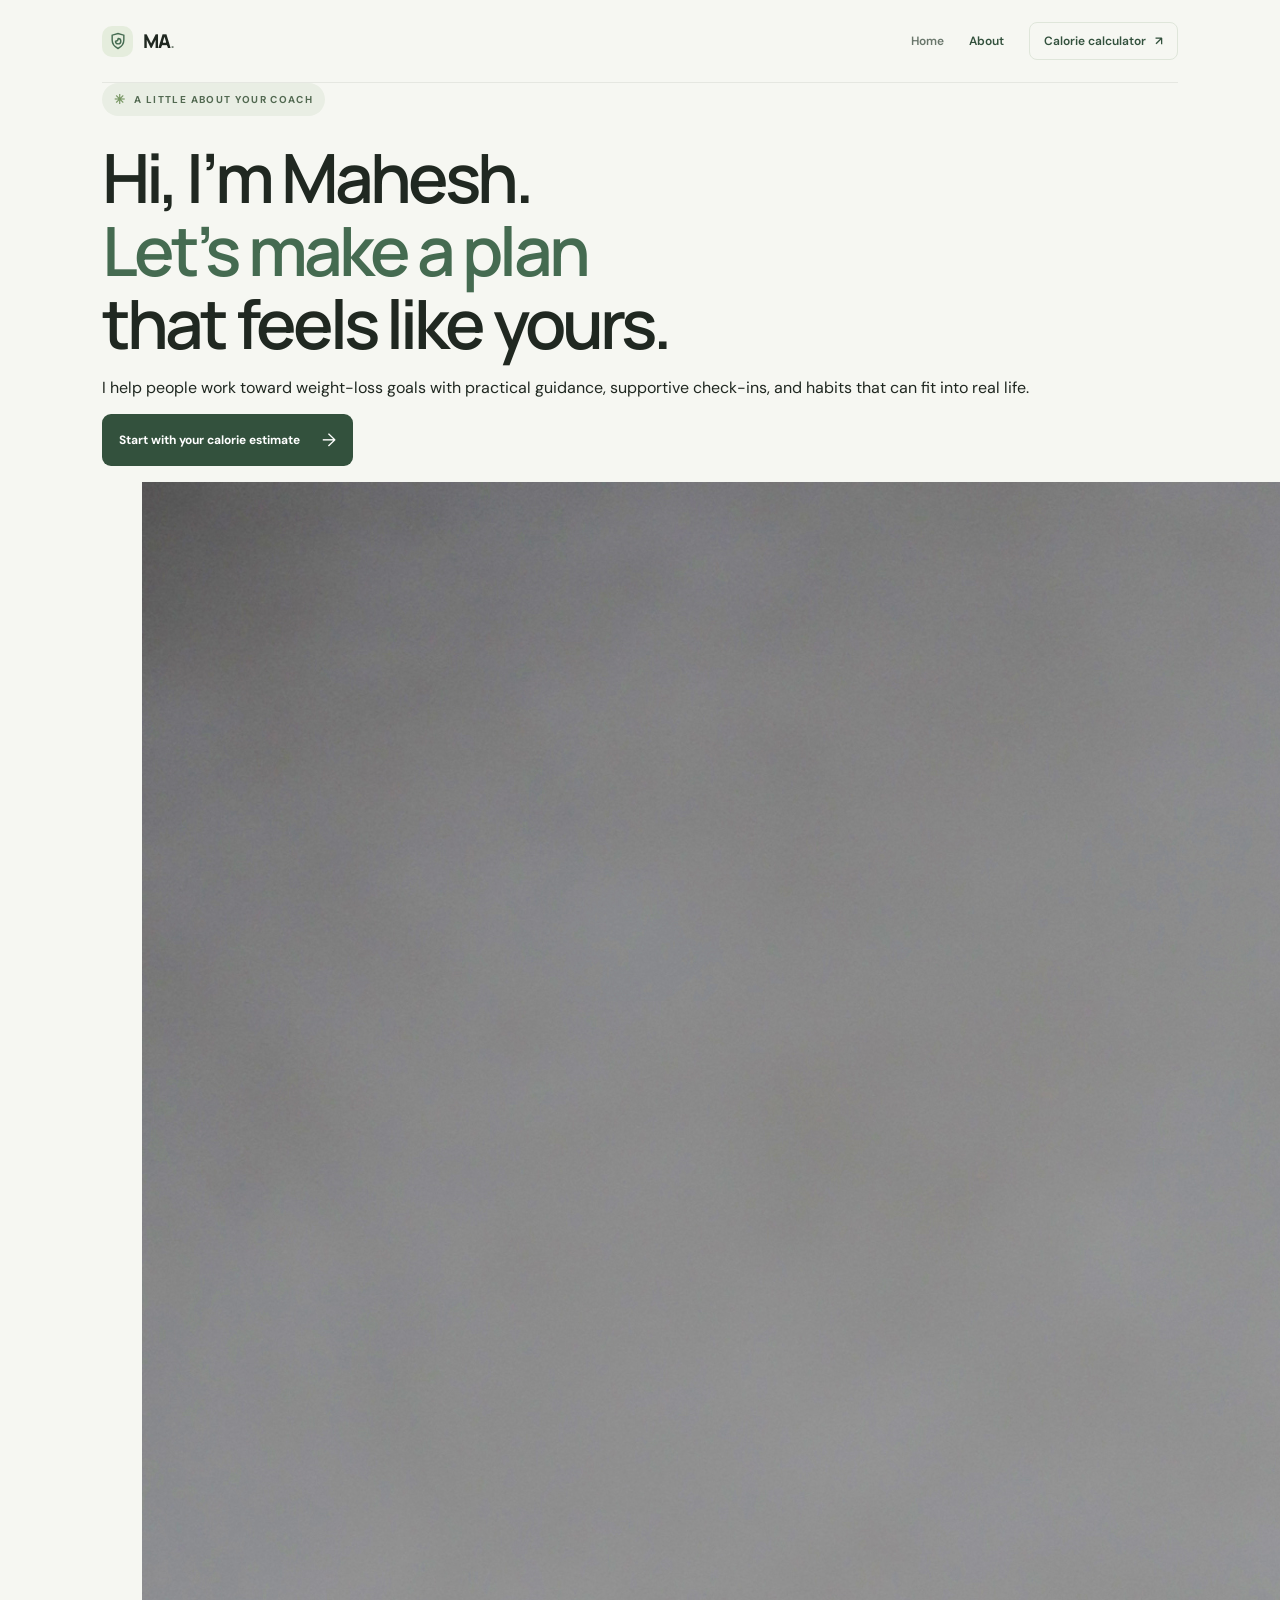
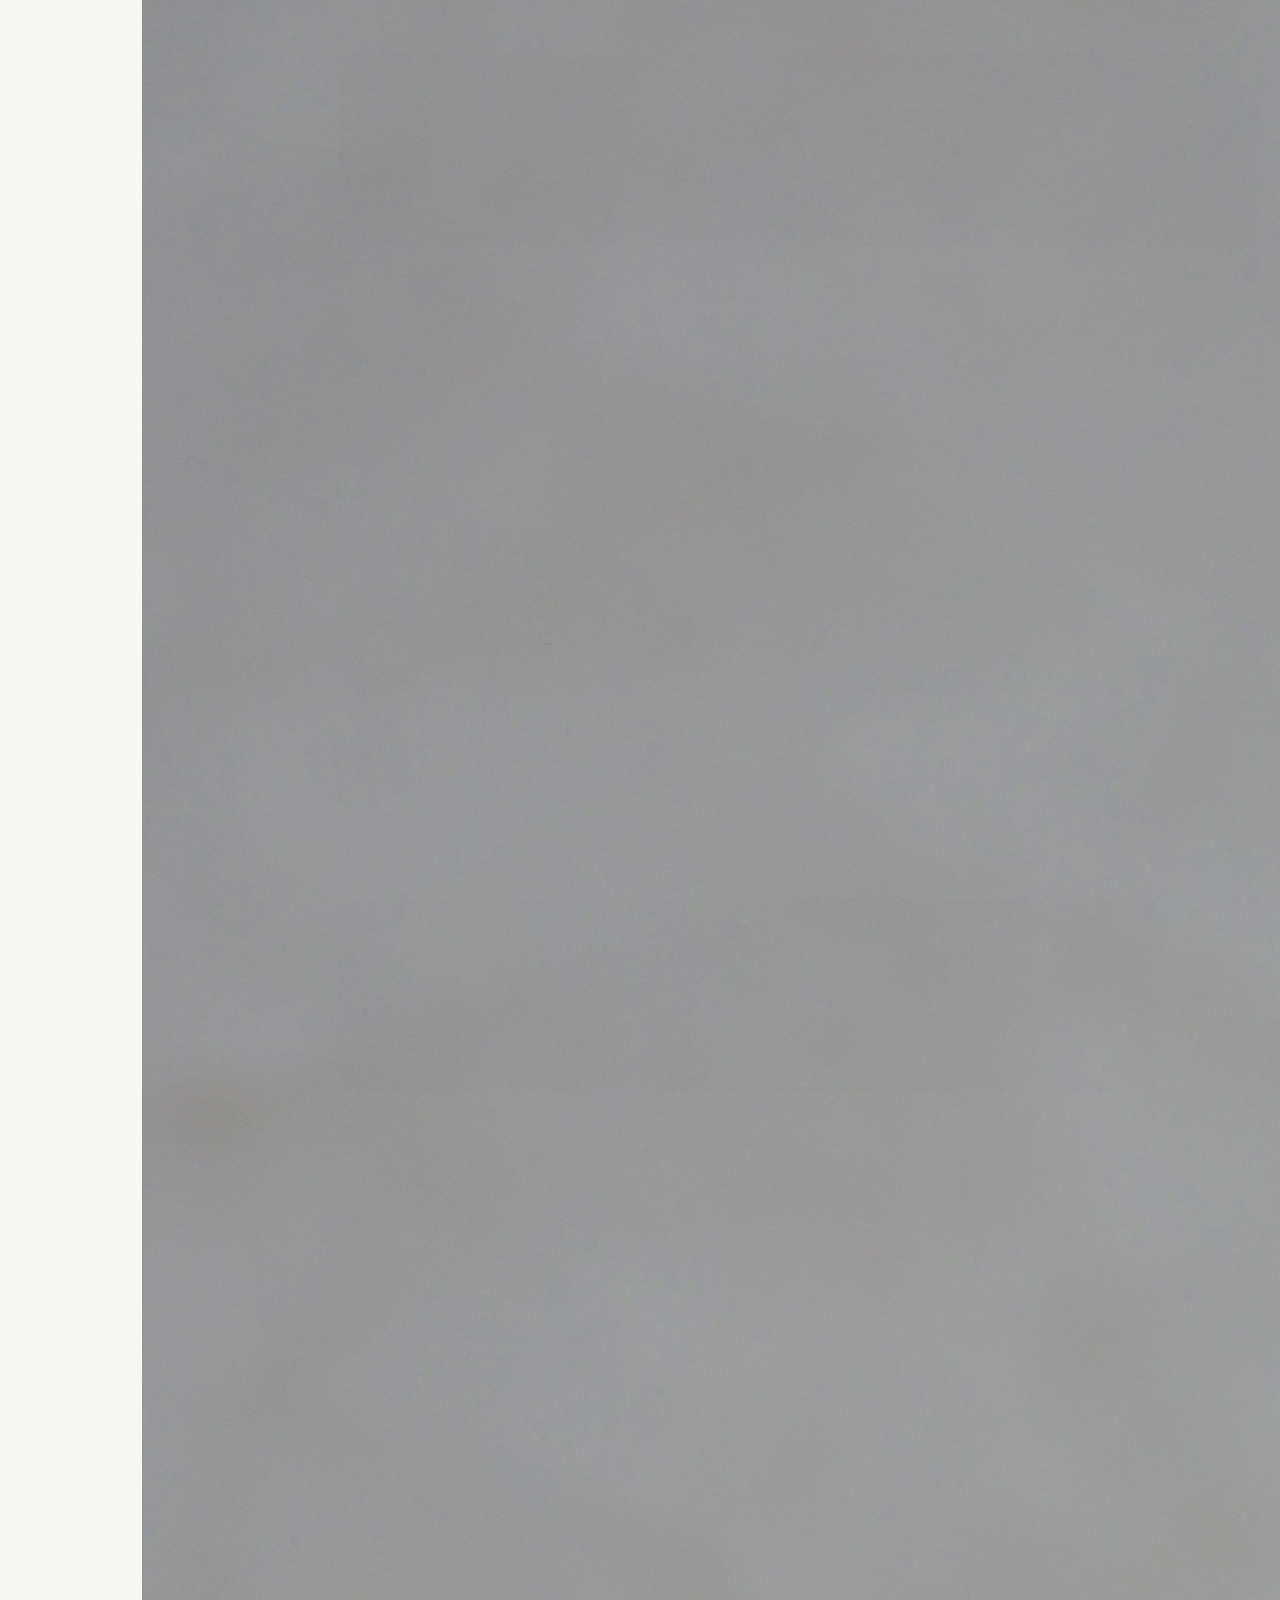
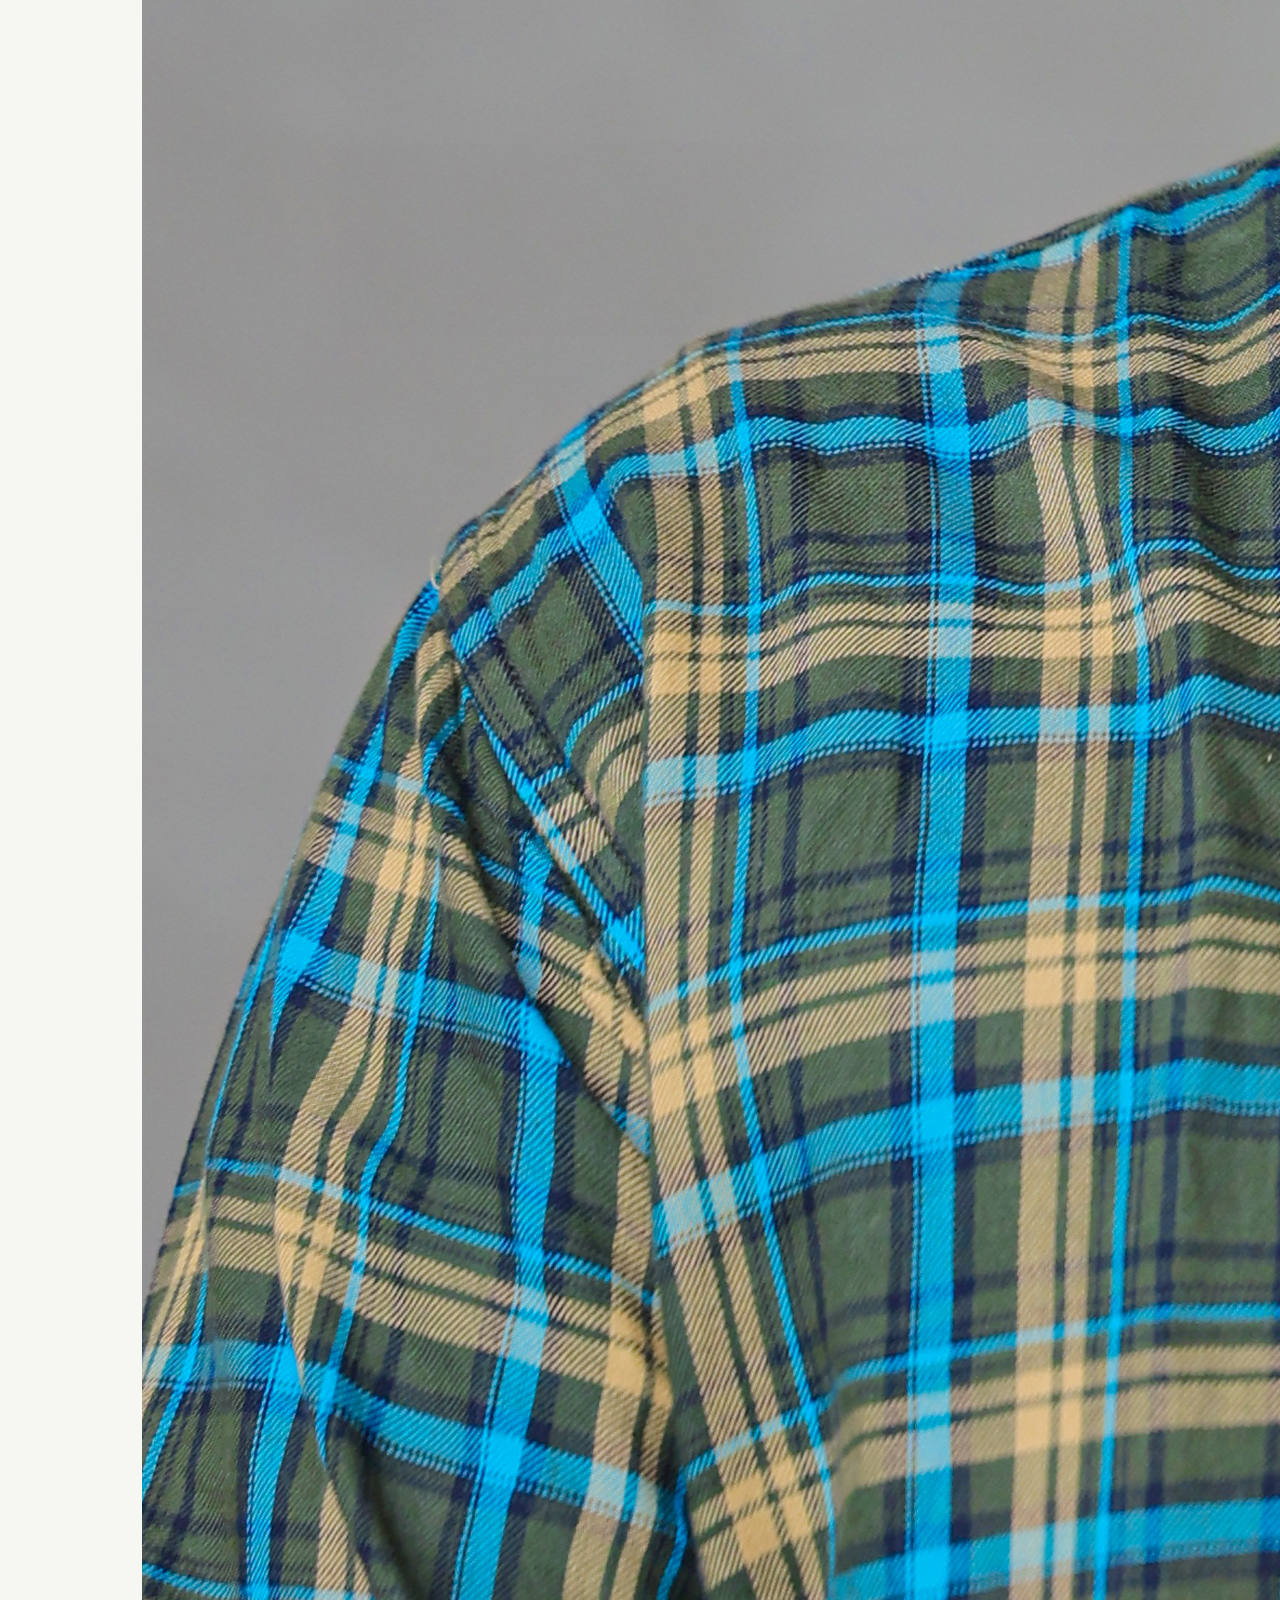
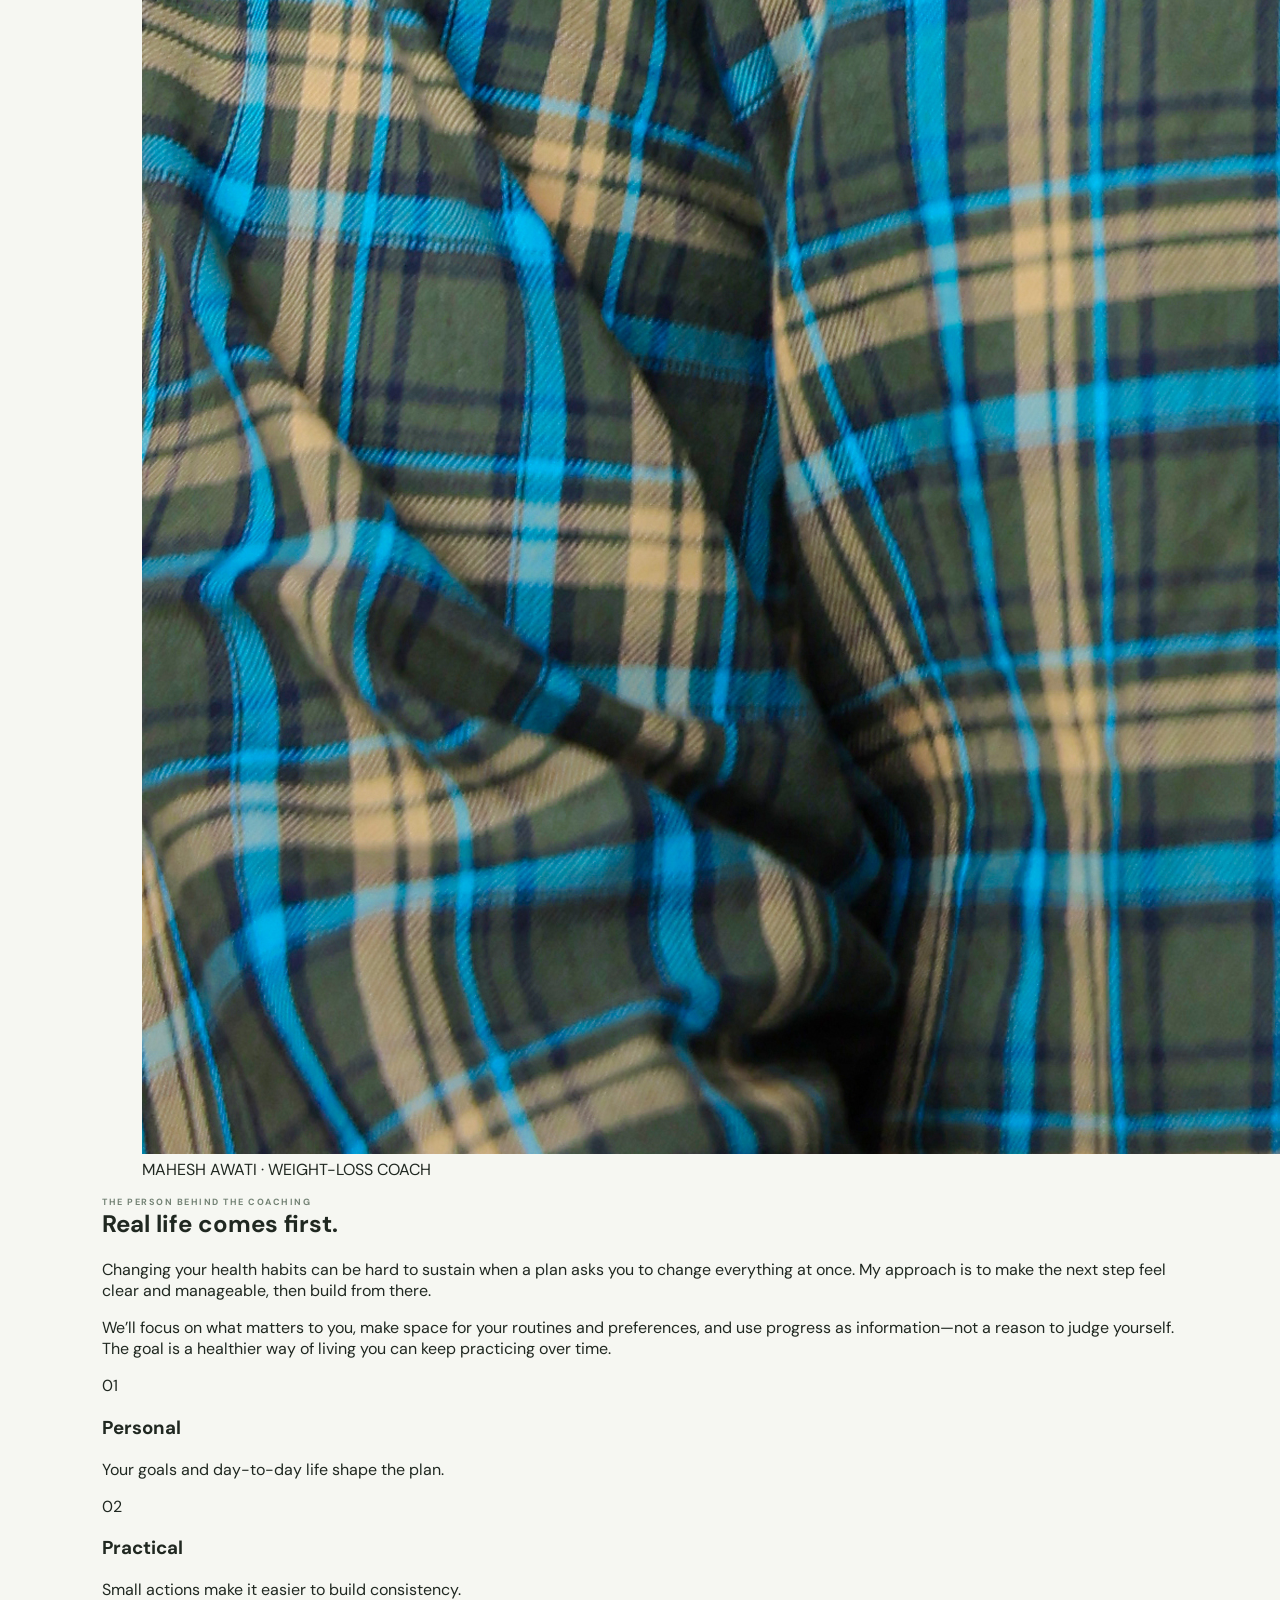
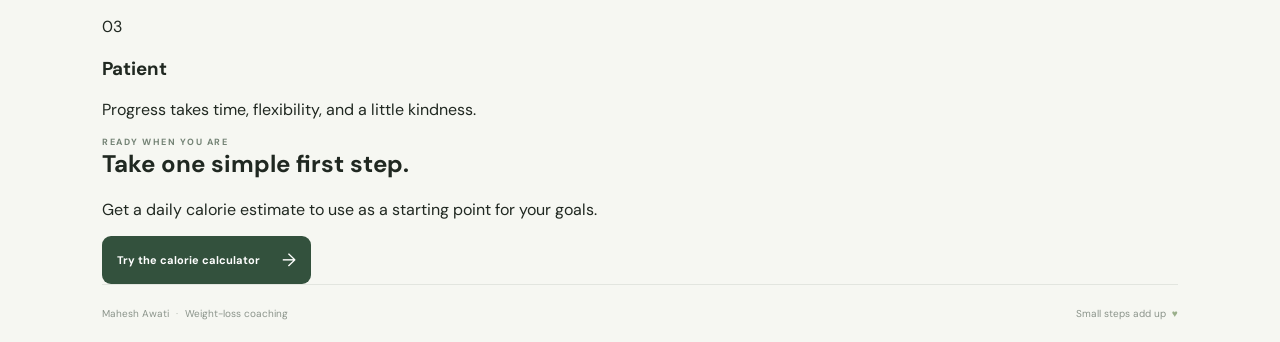
==== about.html @ 812797e9 "Version 02" ====
<!doctype html>
<html lang="en">
<head>
  <meta charset="utf-8">
  <meta name="viewport" content="width=device-width, initial-scale=1">
  <meta name="theme-color" content="#f6f7f2">
  <meta name="description" content="Meet Mahesh Awati and learn about his practical, personal approach to weight-loss coaching.">
  <title>About Mahesh Awati | Weight-loss coaching</title>
  <link rel="preconnect" href="https://fonts.googleapis.com">
  <link rel="preconnect" href="https://fonts.gstatic.com" crossorigin>
  <link href="https://fonts.googleapis.com/css2?family=DM+Sans:wght@400;500;600;700&family=Manrope:wght@400;500;600;700;800&display=swap" rel="stylesheet">
  <link rel="stylesheet" href="styles.css">
</head>
<body>
  <main class="page-shell about-shell">
    <header class="topbar">
      <a class="brand" href="index.html" aria-label="Mahesh Awati coaching home">
        <span class="brand-mark" aria-hidden="true"><svg viewBox="0 0 24 24" fill="none"><path d="M12 21c4.5-2.2 7-5.7 7-10.1V5l-7-2-7 2v5.9C5 15.3 7.5 18.8 12 21Z" stroke="currentColor" stroke-width="1.7"/><path d="M9 12.2c1.8 0 3.2-1.4 3.2-3.2 1.8 0 3.2 1.4 3.2 3.2s-1.4 3.2-3.2 3.2S9 14 9 12.2Z" stroke="currentColor" stroke-width="1.7" stroke-linecap="round" stroke-linejoin="round"/></svg></span>
        <span>MA<span class="brand-light">.</span></span>
      </a>
      <nav class="site-nav" aria-label="Main navigation">
        <a href="index.html">Home</a>
        <a href="about.html" aria-current="page">About</a>
        <a class="nav-cta" href="calculator.html">Calorie calculator <span aria-hidden="true">↗</span></a>
      </nav>
    </header>

    <section class="about-hero">
      <div class="about-hero-copy">
        <span class="eyebrow"><span class="sparkle" aria-hidden="true">✳</span> A LITTLE ABOUT YOUR COACH</span>
        <h1>Hi, I’m Mahesh.<br><span>Let’s make a plan</span><br>that feels like yours.</h1>
        <p>I help people work toward weight-loss goals with practical guidance, supportive check-ins, and habits that can fit into real life.</p>
        <a class="primary-link" href="calculator.html">Start with your calorie estimate <span aria-hidden="true">→</span></a>
      </div>
      <figure class="about-portrait">
        <img src="Mahesh%20Photo.jpeg" alt="Mahesh Awati">
        <figcaption>MAHESH AWATI <span>·</span> WEIGHT-LOSS COACH</figcaption>
      </figure>
    </section>

    <section class="about-story">
      <div class="story-heading"><span class="step-label">THE PERSON BEHIND THE COACHING</span><h2>Real life comes first.</h2></div>
      <div class="story-copy">
        <p>Changing your health habits can be hard to sustain when a plan asks you to change everything at once. My approach is to make the next step feel clear and manageable, then build from there.</p>
        <p>We’ll focus on what matters to you, make space for your routines and preferences, and use progress as information—not a reason to judge yourself. The goal is a healthier way of living you can keep practicing over time.</p>
      </div>
    </section>

    <section class="about-values">
      <article><span class="value-number">01</span><h3>Personal</h3><p>Your goals and day-to-day life shape the plan.</p></article>
      <article><span class="value-number">02</span><h3>Practical</h3><p>Small actions make it easier to build consistency.</p></article>
      <article><span class="value-number">03</span><h3>Patient</h3><p>Progress takes time, flexibility, and a little kindness.</p></article>
    </section>

    <section class="about-cta">
      <div><span class="step-label">READY WHEN YOU ARE</span><h2>Take one simple first step.</h2><p>Get a daily calorie estimate to use as a starting point for your goals.</p></div>
      <a class="closing-button" href="calculator.html">Try the calorie calculator <span aria-hidden="true">→</span></a>
    </section>

    <footer class="page-footer"><span>Mahesh Awati <span class="footer-dot">·</span> Weight-loss coaching</span><span>Small steps add up <span class="heart" aria-hidden="true">♥</span></span></footer>
  </main>
</body>
</html>
---- styles.css ----
:root{--ink:#202821;--muted:#778079;--green:#456b51;--deep:#33513d;--lime:#dcebc8;--paper:#f6f7f2;--line:#e8ebe3;--white:#fff;--peach:#f8e8dd;--shadow:0 20px 65px rgba(43,61,46,.09)}
*{box-sizing:border-box}
html{scroll-behavior:smooth}
body{margin:0;background:var(--paper);color:var(--ink);font-family:"DM Sans",sans-serif;-webkit-font-smoothing:antialiased}
button,input,select{font:inherit}
.page-shell{max-width:1160px;margin:0 auto;padding:0 42px}
.topbar{height:83px;display:flex;align-items:center;justify-content:space-between;border-bottom:1px solid rgba(54,73,57,.09)}
.brand{display:inline-flex;align-items:center;gap:10px;color:var(--ink);text-decoration:none;font-family:Manrope,sans-serif;font-size:19px;font-weight:800;letter-spacing:-.8px}
.brand-light{font-weight:500;color:#728072}
.brand-mark{width:31px;height:31px;background:#e5eddd;color:var(--green);border-radius:10px;display:grid;place-items:center}
.brand-mark svg{width:20px;height:20px}
.topbar-note{display:flex;align-items:center;gap:9px;color:#707a71;font-size:12px;font-weight:500}
.online-dot{width:7px;height:7px;border-radius:50%;background:#88ac76;box-shadow:0 0 0 4px #e8efe2}
.hero{display:grid;grid-template-columns:1fr 490px;gap:70px;align-items:center;padding:73px 0 67px}
.hero-copy{padding:0 0 24px 10px}
.eyebrow,.step-label{font-size:10px;letter-spacing:1.35px;font-weight:700;color:#748375}
.eyebrow{display:inline-flex;align-items:center;gap:8px;padding:8px 12px;border-radius:20px;background:#e9eee4;color:#526951}
.sparkle{font-size:13px;color:#789764}
h1,h2,p{margin-top:0}
h1{margin:25px 0 18px;font-family:Manrope,sans-serif;font-weight:600;font-size:clamp(48px,6vw,68px);line-height:1.07;letter-spacing:-3.9px}
h1 span{color:var(--green)}
.hero-copy>p{max-width:420px;margin-bottom:25px;color:#6e786f;font-size:15px;line-height:1.8}
.trust-note{display:flex;align-items:center;gap:9px;color:#546957;font-size:12px;font-weight:600}
.trust-icon{display:grid;place-items:center;width:19px;height:19px;border-radius:50%;background:#e3ebdc;color:#52734f;font-size:12px}
.calculator-card{background:var(--white);border:1px solid rgba(33,51,36,.055);border-radius:19px;padding:31px 34px 22px;box-shadow:var(--shadow)}
.card-heading{display:flex;justify-content:space-between;align-items:center;margin-bottom:26px}
.step-label{display:block;font-size:9px;letter-spacing:1.5px}
.card-heading h2,.results-heading h2{margin:7px 0 0;font-family:Manrope,sans-serif;font-size:25px;letter-spacing:-.9px;font-weight:700}
.profile-icon{width:39px;height:39px;display:grid;place-items:center;border-radius:12px;background:#f1f4ee;color:var(--green)}
.profile-icon svg{width:23px;height:23px}
.field-grid{display:grid;grid-template-columns:1fr 1fr;gap:17px 15px}
.field{min-width:0}
.field label{display:block;margin-bottom:8px;font-size:11px;font-weight:700;color:#3e4a40}
.unit{margin-left:4px;color:#98a098;font-size:10px;font-weight:400}
.input-wrap,.select-wrap{position:relative}
.input-wrap input,.select-wrap select{width:100%;height:45px;appearance:none;border:1px solid #e6e9e2;border-radius:8px;background:#fcfdfa;color:var(--ink);outline:0;transition:border-color .2s,box-shadow .2s}
.input-wrap input{padding:0 43px 0 12px;font-size:13px;font-weight:600}
.input-wrap input::placeholder{color:#aeb5ad;font-weight:400}
.input-suffix{position:absolute;right:12px;top:50%;transform:translateY(-50%);color:#8c968c;font-size:11px;pointer-events:none}
.select-wrap select{padding:0 37px 0 12px;color:#68736a;font-size:12px;cursor:pointer}
.select-wrap select:valid{color:#354237}
.select-chevron{position:absolute;right:13px;top:50%;transform:translateY(-58%);color:#829083;font-size:18px;pointer-events:none}
.input-wrap input:focus,.select-wrap select:focus{border-color:#87a18a;box-shadow:0 0 0 3px rgba(114,149,118,.13)}
.field-error{display:block;min-height:13px;padding-top:4px;color:#b34c3b;font-size:10px}
.activity-field{margin-top:8px}
.activity-field .select-wrap select{height:47px}
.calculate-button{width:100%;height:49px;margin-top:14px;padding:0 17px;border:0;border-radius:9px;background:var(--deep);color:white;display:flex;align-items:center;justify-content:space-between;font-size:13px;font-weight:700;cursor:pointer;transition:background .2s,transform .2s,box-shadow .2s}
.calculate-button:hover{background:#284633;box-shadow:0 7px 16px rgba(51,81,61,.16);transform:translateY(-1px)}
.calculate-button:focus-visible,.text-button:focus-visible{outline:3px solid #a4c19d;outline-offset:3px}
.button-arrow{font-size:20px;font-weight:400;line-height:1}
.form-footnote{display:flex;align-items:center;justify-content:center;gap:6px;margin:14px 0 0;color:#939b93;font-size:10px}
.form-footnote svg{width:14px;height:14px;color:#819583}
.results{padding:2px 0 55px;scroll-margin-top:24px}
.results-heading{display:flex;justify-content:space-between;align-items:flex-end;margin-bottom:22px}
.results-heading h2{font-size:29px;margin-top:8px}
.results-heading p{margin:6px 0 0;color:#7b857b;font-size:13px}
.text-button{border:0;background:none;color:var(--green);font-size:12px;font-weight:700;cursor:pointer;padding:8px 0}
.text-button span{font-size:15px;margin-left:4px}
.result-grid{display:grid;grid-template-columns:repeat(3,1fr);gap:15px}
.result-card{min-height:204px;border:1px solid var(--line);border-radius:14px;padding:19px 20px 17px;background:#fff}
.maintenance-card{background:#fff}
.loss-card{background:#f2f6ed;border-color:#e5edde}
.gain-card{background:#fcf5ef;border-color:#f1e7dc}
.result-icon{display:grid;place-items:center;width:30px;height:30px;margin-bottom:13px;border-radius:9px;background:#eef2eb;color:#5b785e;font-size:18px;font-weight:600}
.loss-card .result-icon{background:#e4edda;color:#5d7a50}
.gain-card .result-icon{background:#f7e9dc;color:#ad754c}
.result-label{color:#718074;font-size:9px;font-weight:700;letter-spacing:1.1px}
.calorie-number{display:flex;align-items:baseline;gap:7px;margin:7px 0 2px;white-space:nowrap}
.calorie-number strong{font-family:Manrope,sans-serif;font-size:32px;letter-spacing:-1.4px;font-weight:700;color:#26372a}
.calorie-number span{color:#899189;font-size:10px}
.result-card>p{margin:0 0 13px;color:#808980;font-size:11px}
.result-tag{display:inline-flex;padding:6px 8px;border-radius:20px;font-size:9px;font-weight:600}
.neutral-tag{background:#f0f2ee;color:#737d73}
.green-tag{background:#e4eddb;color:#5c7651}
.peach-tag{background:#f5e9dd;color:#9c704f}
.results-note{max-width:790px;margin:16px 0 0;color:#8a938a;font-size:10px;line-height:1.7}
.results-note span{margin-right:5px;color:#819582}
.page-footer{min-height:58px;border-top:1px solid rgba(54,73,57,.1);display:flex;justify-content:space-between;align-items:center;color:#8b948b;font-size:10px}
.heart{color:#9aaf8b;margin-left:3px}
[hidden]{display:none!important}
@media(max-width:900px){.hero{grid-template-columns:1fr 440px;gap:28px}.page-shell{padding:0 28px}.calculator-card{padding:28px 26px 21px}h1{font-size:55px}}
@media(max-width:720px){.page-shell{padding:0 21px}.topbar{height:70px}.topbar-note{font-size:0}.topbar-note .online-dot{font-size:initial}.hero{grid-template-columns:1fr;gap:26px;padding:49px 0 45px}.hero-copy{padding:0}.hero-copy>p{max-width:460px}h1{font-size:55px;margin:20px 0 15px}.calculator-card{max-width:540px;width:100%;justify-self:center}.results{padding-bottom:38px}.result-grid{grid-template-columns:1fr;gap:10px}.result-card{min-height:auto;display:grid;grid-template-columns:36px 1fr auto;align-items:center;column-gap:10px;padding:15px 16px}.result-icon{grid-column:1;grid-row:1/4;margin:0}.result-label{grid-column:2;grid-row:1;align-self:end}.calorie-number{grid-column:2;grid-row:2;margin:1px 0;gap:6px}.calorie-number strong{font-size:27px}.result-card>p{grid-column:2;grid-row:3;margin:0}.result-tag{grid-column:3;grid-row:1/4;justify-self:end;align-self:center}.results-heading h2{font-size:25px}.results-note{font-size:10px}.page-footer{gap:10px;font-size:9px}}
@media(max-width:390px){.page-shell{padding:0 15px}.calculator-card{padding:25px 19px 19px}.field-grid{gap:12px 10px}.field label{font-size:10px}.input-wrap input,.select-wrap select{font-size:11px;padding-left:9px}.result-card{grid-template-columns:31px 1fr auto;column-gap:8px;padding:13px 11px}.calorie-number strong{font-size:24px}.calorie-number span{font-size:9px}.result-tag{font-size:8px}.result-card>p{font-size:10px}}
/* Shared site navigation */
.site-nav{display:flex;align-items:center;gap:25px}
.site-nav a{color:#69766b;text-decoration:none;font-size:12px;font-weight:600;transition:color .2s}
.site-nav a:hover,.site-nav a[aria-current="page"]{color:var(--deep)}
.site-nav .nav-cta{display:flex;align-items:center;gap:9px;padding:10px 14px;border:1px solid #dfe6da;border-radius:8px;color:var(--deep)}
.site-nav .nav-cta:hover{background:#edf2e9}
/* Coaching homepage */
.home-hero{min-height:510px;display:grid;grid-template-columns:1fr 440px;gap:55px;align-items:center;padding:56px 8px 66px}
.home-copy{max-width:590px}
.home-copy h1{font-size:clamp(49px,6vw,67px);margin:25px 0 17px}
.home-lede{max-width:495px;margin-bottom:24px;color:#6e786f;font-size:15px;line-height:1.8}
.hero-actions{display:flex;align-items:center;gap:20px;flex-wrap:wrap}
.primary-link,.closing-button{display:inline-flex;align-items:center;justify-content:space-between;gap:22px;padding:14px 17px;border-radius:9px;background:var(--deep);color:white;text-decoration:none;font-size:12px;font-weight:700;transition:background .2s,transform .2s}
.primary-link:hover,.closing-button:hover{background:#284633;transform:translateY(-1px)}
.primary-link span,.closing-button span{font-size:18px;font-weight:400}
.secondary-link,.text-link{color:var(--green);text-decoration:none;font-size:12px;font-weight:700}
.secondary-link:hover,.text-link:hover{text-decoration:underline;text-underline-offset:4px}
.home-proof{display:flex;align-items:center;gap:9px;margin-top:26px;color:#778177;font-size:11px}
.proof-mark{display:grid;place-items:center;width:18px;height:18px;border-radius:50%;background:#e3ebdc;color:#52734f;font-size:11px}
.coach-art{height:376px;position:relative;overflow:hidden;border-radius:48% 48% 18px 18px;background:linear-gradient(145deg,#e8eddf,#dce7d6 64%,#d1dfca)}
.art-sun{position:absolute;width:175px;height:175px;left:50%;top:49px;transform:translateX(-50%);border-radius:50%;background:#f3ddaa;opacity:.9}
.art-orbit{position:absolute;border:1px solid rgba(73,108,76,.17);border-radius:50%;left:50%;top:36px;transform:translateX(-50%)}
.orbit-one{width:270px;height:270px}.orbit-two{width:335px;height:335px;top:5px}
.art-person{position:absolute;bottom:48px;left:50%;width:150px;height:250px;transform:translateX(-45%)}
.person-head{position:absolute;z-index:2;width:57px;height:68px;left:46px;top:8px;border-radius:45% 48% 46% 42%;background:#bb805c;transform:rotate(-5deg)}
.person-head:before{content:"";position:absolute;width:61px;height:32px;top:-5px;left:-3px;border-radius:50% 50% 25% 25%;background:#304536;transform:rotate(-4deg)}
.person-body{position:absolute;top:72px;left:25px;width:101px;height:130px;border-radius:37px 35px 12px 12px;background:#57755c;transform:rotate(-3deg)}
.person-body:after{content:"";position:absolute;left:44px;top:0;width:7px;height:115px;background:rgba(255,255,255,.1);border-radius:5px}
.person-arm{position:absolute;z-index:2;top:83px;left:1px;width:34px;height:108px;border-radius:20px;background:#bb805c;transform:rotate(23deg);transform-origin:top center}
.person-leg{position:absolute;top:184px;width:35px;height:84px;border-radius:7px 7px 18px 18px;background:#34483a;transform-origin:top center}
.left-leg{left:42px;transform:rotate(5deg)}.right-leg{left:79px;transform:rotate(-5deg)}
.art-card{position:absolute;z-index:3;display:flex;align-items:center;gap:9px;border:1px solid rgba(255,255,255,.7);background:rgba(255,255,255,.8);box-shadow:0 12px 28px rgba(47,69,48,.1);backdrop-filter:blur(8px)}
.art-note{left:18px;top:111px;padding:11px 14px;border-radius:11px;color:#526451;font-size:10px;line-height:1.45;font-weight:600}
.mini-spark{color:#81a16f;font-size:17px}
.art-caption{position:absolute;z-index:3;right:19px;bottom:18px;display:flex;align-items:center;gap:7px;padding:9px 11px;border-radius:18px;background:rgba(255,255,255,.72);color:#69806a;font-size:8px;letter-spacing:1px;font-weight:700}
.caption-dot{width:6px;height:6px;border-radius:50%;background:#88a779}
.art-leaf{position:absolute;z-index:1;width:48px;height:22px;border-radius:100% 0 100% 0;background:rgba(113,148,103,.54);transform:rotate(-34deg)}
.leaf-one{right:27px;top:139px}.leaf-two{right:58px;top:169px;transform:rotate(24deg) scale(.8)}.leaf-three{left:29px;bottom:70px;transform:rotate(28deg) scale(.9)}
.approach-section{padding:48px 0 67px;border-top:1px solid rgba(54,73,57,.1)}
.section-intro{max-width:575px;margin-bottom:26px}
.section-intro h2,.coach-copy h2,.closing-cta h2{margin:9px 0 10px;font-family:Manrope,sans-serif;font-size:30px;line-height:1.2;letter-spacing:-1.15px}
.section-intro>p,.coach-copy>p,.closing-cta p{margin:0;color:#798379;font-size:13px;line-height:1.8}
.approach-grid{display:grid;grid-template-columns:repeat(3,1fr);gap:14px}
.approach-card{min-height:190px;padding:20px 19px;border:1px solid #e5e9e1;border-radius:12px;background:rgba(255,255,255,.62)}
.approach-icon{display:grid;place-items:center;width:32px;height:32px;margin-bottom:14px;border-radius:10px;font-size:16px;font-weight:600}
.icon-one{background:#e8eee3;color:#587752}.icon-two{background:#f1eadb;color:#a4874f}.icon-three{background:#e7ece8;color:#657b70}
.card-kicker{display:block;margin-bottom:6px;color:#8b958a;font-size:8px;letter-spacing:1.15px;font-weight:700}
.approach-card h3{margin:0 0 7px;font-family:Manrope,sans-serif;font-size:15px;letter-spacing:-.3px}
.approach-card p{margin:0;color:#7b857c;font-size:11px;line-height:1.7}
.coach-section{display:grid;grid-template-columns:230px 1fr;gap:43px;align-items:center;padding:45px 0 55px;border-top:1px solid rgba(54,73,57,.1)}
.coach-monogram{position:relative;height:176px;display:grid;place-items:center;overflow:hidden;border-radius:13px;background:linear-gradient(145deg,#e4ebde,#d3e1ce)}
.coach-monogram:before,.coach-monogram:after{content:"";position:absolute;width:160px;height:160px;border:1px solid rgba(78,112,79,.17);border-radius:50%}
.coach-monogram:after{width:120px;height:120px}
.coach-monogram>span{z-index:1;color:#547259;font-family:Manrope,sans-serif;font-size:49px;font-weight:700;letter-spacing:-4px}
.coach-monogram i{position:absolute;z-index:2;right:40px;top:41px;display:grid;place-items:center;width:28px;height:28px;border:3px solid #e0e9db;border-radius:50%;background:#809b70;color:white;font-size:13px;font-style:normal}
.coach-copy{max-width:600px}.coach-copy h2{font-size:27px}.coach-copy>p{margin:0 0 13px}.text-link span{margin-left:4px;font-size:16px}
.closing-cta{display:flex;justify-content:space-between;align-items:center;gap:25px;margin:0 0 22px;padding:24px 27px;border:1px solid #e2e9dc;border-radius:13px;background:#edf2e9}
.closing-cta h2{font-size:21px;margin:7px 0 5px}.closing-cta p{font-size:11px}
.closing-button{flex:none;padding:12px 15px;font-size:11px}
.footer-dot{padding:0 4px;color:#b1b9af}
@media(max-width:900px){.home-hero{grid-template-columns:1fr 365px;gap:28px;padding-left:0;padding-right:0}.coach-art{height:340px}.home-copy h1{font-size:54px}.coach-section{grid-template-columns:190px 1fr;gap:30px}}
@media(max-width:720px){.site-nav{gap:13px}.site-nav a{font-size:11px}.site-nav .nav-cta{gap:5px;padding:9px 10px}.home-hero{grid-template-columns:1fr;gap:34px;padding:47px 0 48px}.home-copy h1{font-size:55px}.coach-art{width:min(100%,440px);height:330px;justify-self:center}.approach-section{padding:37px 0 43px}.approach-grid{grid-template-columns:1fr;gap:10px}.approach-card{min-height:auto;display:grid;grid-template-columns:38px 1fr;column-gap:10px;padding:15px}.approach-icon{grid-column:1;grid-row:1/4;margin:0}.card-kicker{grid-column:2;grid-row:1}.approach-card h3{grid-column:2;grid-row:2}.approach-card p{grid-column:2;grid-row:3}.coach-section{grid-template-columns:1fr;gap:22px;padding:37px 0 42px}.coach-monogram{width:100%;height:145px}.coach-monogram>span{font-size:43px}.closing-cta{align-items:flex-start;flex-direction:column;padding:20px}.closing-cta h2{font-size:20px}.page-footer{min-height:56px}}
@media(max-width:390px){.site-nav{gap:8px}.site-nav .nav-cta{font-size:10px;padding:8px}.home-copy h1{font-size:49px}.hero-actions{gap:13px}.primary-link{gap:12px}.secondary-link{font-size:11px}.coach-art{height:300px}.art-person{transform:translateX(-45%) scale(.9);transform-origin:bottom center}}
/* Coach portrait in the homepage hero */
.coach-photo{position:relative;width:min(100%,380px);height:460px;justify-self:center;margin:0;overflow:hidden;border:6px solid rgba(255,255,255,.72);border-radius:190px 190px 18px 18px;background:#dfe5dc;box-shadow:0 20px 55px rgba(43,61,46,.12)}
.coach-photo img{display:block;width:100%;height:100%;object-fit:cover;object-position:center 36%}
.coach-photo figcaption{position:absolute;right:14px;bottom:14px;left:14px;display:flex;align-items:center;justify-content:center;gap:7px;padding:12px 10px;border:1px solid rgba(255,255,255,.7);border-radius:10px;background:rgba(255,255,255,.84);backdrop-filter:blur(8px);color:#526451;font-size:9px;letter-spacing:.8px;font-weight:700}
.photo-caption-divider{color:#9ca69c}
@media(max-width:900px){.coach-photo{height:420px;width:min(100%,350px)}}
@media(max-width:720px){.coach-photo{width:min(100%,400px);height:min(125vw,480px)}}
@media(max-width:390px){.coach-photo{height:min(125vw,440px)}}
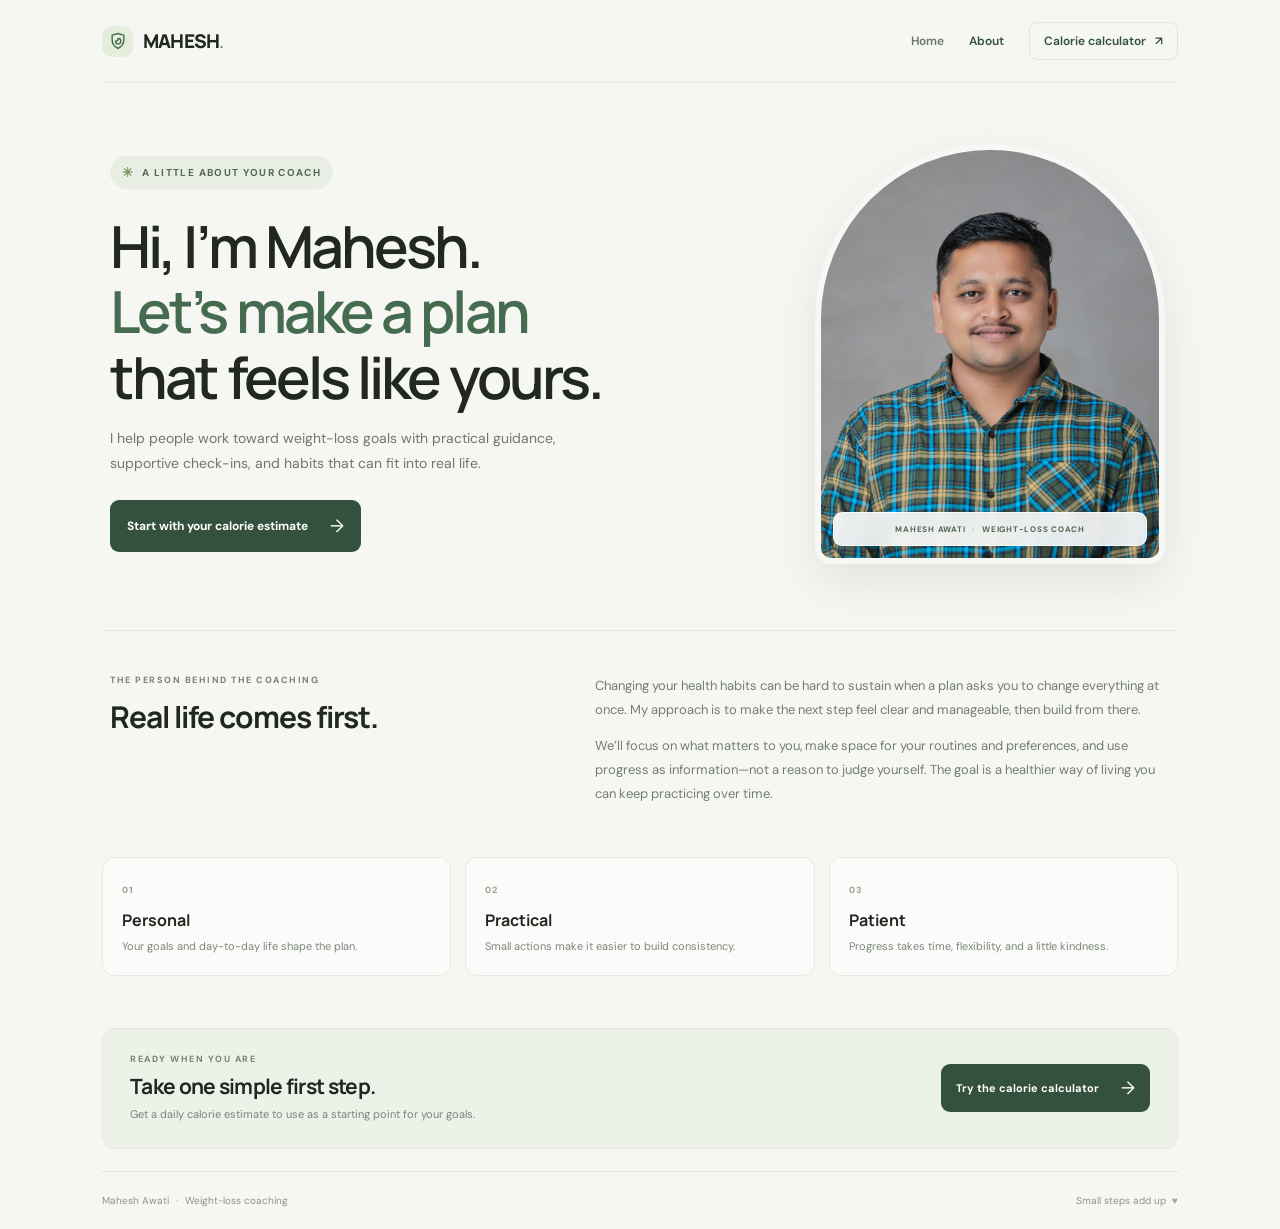
==== commit 30d1f6d5: "Name Change in Header" ====
--- a/about.html
+++ b/about.html
@@ -16,7 +16,7 @@
     <header class="topbar">
       <a class="brand" href="index.html" aria-label="Mahesh Awati coaching home">
         <span class="brand-mark" aria-hidden="true"><svg viewBox="0 0 24 24" fill="none"><path d="M12 21c4.5-2.2 7-5.7 7-10.1V5l-7-2-7 2v5.9C5 15.3 7.5 18.8 12 21Z" stroke="currentColor" stroke-width="1.7"/><path d="M9 12.2c1.8 0 3.2-1.4 3.2-3.2 1.8 0 3.2 1.4 3.2 3.2s-1.4 3.2-3.2 3.2S9 14 9 12.2Z" stroke="currentColor" stroke-width="1.7" stroke-linecap="round" stroke-linejoin="round"/></svg></span>
-        <span>MA<span class="brand-light">.</span></span>
+        <span>MAHESH<span class="brand-light">.</span></span>
       </a>
       <nav class="site-nav" aria-label="Main navigation">
         <a href="index.html">Home</a>
--- a/styles.css
+++ b/styles.css
@@ -152,3 +152,27 @@
 @media(max-width:900px){.coach-photo{height:420px;width:min(100%,350px)}}
 @media(max-width:720px){.coach-photo{width:min(100%,400px);height:min(125vw,480px)}}
 @media(max-width:390px){.coach-photo{height:min(125vw,440px)}}
+/* About page */
+.about-hero{display:grid;grid-template-columns:1fr 360px;gap:65px;align-items:center;padding:61px 8px 66px}
+.about-hero-copy h1{margin:24px 0 17px;font-size:clamp(43px,5vw,58px);line-height:1.13;letter-spacing:-2.9px}
+.about-hero-copy h1 span{color:var(--green)}
+.about-hero-copy>p{max-width:490px;margin:0 0 24px;color:#6e786f;font-size:14px;line-height:1.8}
+.about-portrait{position:relative;width:min(100%,350px);height:420px;justify-self:center;margin:0;overflow:hidden;border:6px solid rgba(255,255,255,.75);border-radius:175px 175px 16px 16px;background:#dfe5dc;box-shadow:0 18px 48px rgba(43,61,46,.1)}
+.about-portrait img{width:100%;height:100%;display:block;object-fit:cover;object-position:center 36%}
+.about-portrait figcaption{position:absolute;left:12px;right:12px;bottom:12px;display:flex;justify-content:center;gap:7px;padding:11px 8px;border:1px solid rgba(255,255,255,.7);border-radius:9px;background:rgba(255,255,255,.88);backdrop-filter:blur(7px);color:#526451;font-size:8px;font-weight:700;letter-spacing:.75px}
+.about-portrait figcaption span{color:#9ca69c}
+.about-story{display:grid;grid-template-columns:.85fr 1.15fr;gap:60px;padding:43px 8px;border-top:1px solid rgba(54,73,57,.1)}
+.story-heading h2{margin:10px 0 0;font-family:Manrope,sans-serif;font-size:30px;letter-spacing:-1px}
+.story-copy{max-width:610px}
+.story-copy p{margin:0 0 12px;color:#737e74;font-size:13px;line-height:1.85}
+.story-copy p:last-child{margin-bottom:0}
+.about-values{display:grid;grid-template-columns:repeat(3,1fr);gap:14px;padding:8px 0 52px}
+.about-values article{padding:19px;border:1px solid #e5e9e1;border-radius:12px;background:rgba(255,255,255,.62)}
+.value-number{color:#91a18e;font-size:9px;font-weight:700;letter-spacing:1px}
+.about-values h3{margin:11px 0 6px;font-family:Manrope,sans-serif;font-size:16px}
+.about-values p{margin:0;color:#7b857c;font-size:11px;line-height:1.7}
+.about-cta{display:flex;justify-content:space-between;align-items:center;gap:25px;margin:0 0 22px;padding:24px 27px;border:1px solid #e2e9dc;border-radius:13px;background:#edf2e9}
+.about-cta h2{margin:7px 0 5px;font-family:Manrope,sans-serif;font-size:21px;letter-spacing:-.7px}
+.about-cta p{margin:0;color:#798379;font-size:11px;line-height:1.7}
+@media(max-width:900px){.about-hero{grid-template-columns:1fr 315px;gap:30px}.about-portrait{height:390px;width:min(100%,310px)}.about-hero-copy h1{font-size:47px}.about-story{gap:35px}}
+@media(max-width:720px){.about-hero{grid-template-columns:1fr;gap:32px;padding:45px 0 42px}.about-hero-copy h1{font-size:49px}.about-portrait{width:min(100%,370px);height:min(125vw,455px)}.about-story{grid-template-columns:1fr;gap:15px;padding:35px 0}.story-heading h2{font-size:27px}.about-values{grid-template-columns:1fr;gap:10px;padding-bottom:38px}.about-values article{display:grid;grid-template-columns:34px 1fr;column-gap:10px;padding:14px}.value-number{grid-column:1;grid-row:1/3;padding-top:3px}.about-values h3{grid-column:2;grid-row:1;margin:0 0 4px}.about-values p{grid-column:2;grid-row:2}.about-cta{align-items:flex-start;flex-direction:column;padding:20px}}
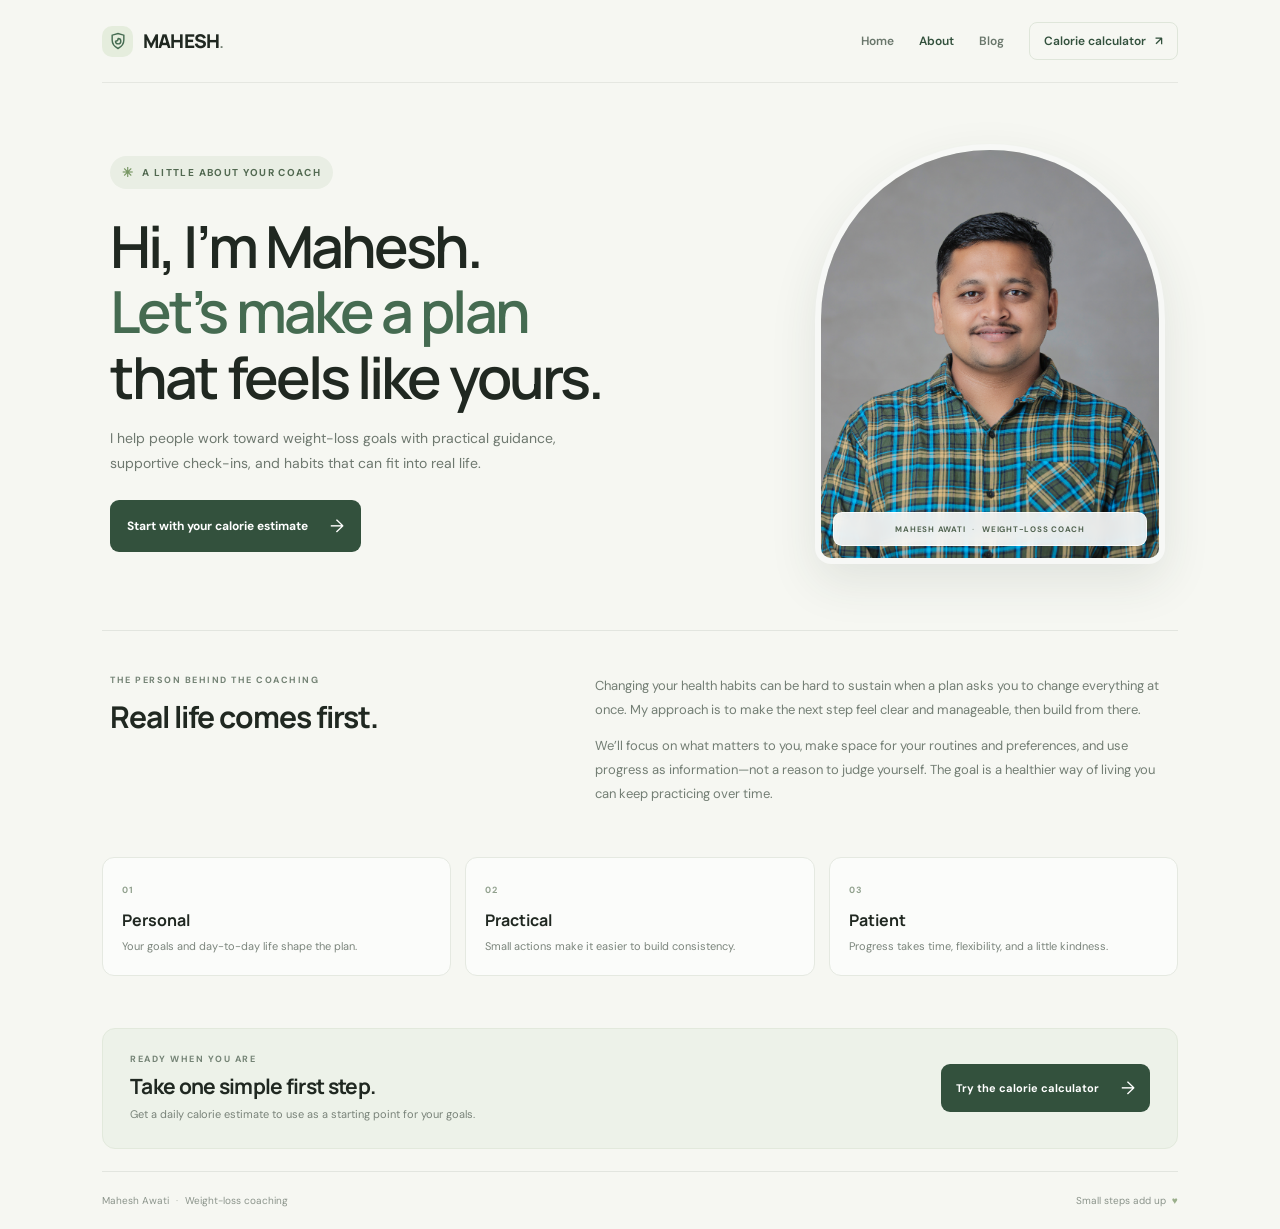
==== commit dca25805: "Blog Changes" ====
--- a/about.html
+++ b/about.html
@@ -21,6 +21,7 @@
       <nav class="site-nav" aria-label="Main navigation">
         <a href="index.html">Home</a>
         <a href="about.html" aria-current="page">About</a>
+        <a href="blog.html">Blog</a>
         <a class="nav-cta" href="calculator.html">Calorie calculator <span aria-hidden="true">↗</span></a>
       </nav>
     </header>
--- a/styles.css
+++ b/styles.css
@@ -176,3 +176,55 @@
 .about-cta p{margin:0;color:#798379;font-size:11px;line-height:1.7}
 @media(max-width:900px){.about-hero{grid-template-columns:1fr 315px;gap:30px}.about-portrait{height:390px;width:min(100%,310px)}.about-hero-copy h1{font-size:47px}.about-story{gap:35px}}
 @media(max-width:720px){.about-hero{grid-template-columns:1fr;gap:32px;padding:45px 0 42px}.about-hero-copy h1{font-size:49px}.about-portrait{width:min(100%,370px);height:min(125vw,455px)}.about-story{grid-template-columns:1fr;gap:15px;padding:35px 0}.story-heading h2{font-size:27px}.about-values{grid-template-columns:1fr;gap:10px;padding-bottom:38px}.about-values article{display:grid;grid-template-columns:34px 1fr;column-gap:10px;padding:14px}.value-number{grid-column:1;grid-row:1/3;padding-top:3px}.about-values h3{grid-column:2;grid-row:1;margin:0 0 4px}.about-values p{grid-column:2;grid-row:2}.about-cta{align-items:flex-start;flex-direction:column;padding:20px}}
+/* Blog index and article layouts */
+.blog-intro{max-width:670px;padding:55px 8px 34px}
+.blog-intro h1{margin:20px 0 14px;font-size:clamp(44px,5.5vw,61px);line-height:1.1;letter-spacing:-3px}
+.blog-intro h1 span{color:var(--green)}
+.blog-intro>p{max-width:520px;margin:0;color:#727d73;font-size:14px;line-height:1.8}
+.blog-list{display:grid;gap:13px;padding:0 8px 42px}
+.post-card{display:grid;grid-template-columns:42px 1fr 154px;gap:18px;align-items:center;padding:22px;border:1px solid #e5e9e1;border-radius:13px;background:rgba(255,255,255,.78);transition:transform .2s,box-shadow .2s}
+.post-card:hover{transform:translateY(-2px);box-shadow:0 12px 28px rgba(43,61,46,.07)}
+.post-number{align-self:start;padding-top:2px;color:#9bab91;font-family:Manrope,sans-serif;font-size:12px;font-weight:700}
+.post-content{min-width:0}
+.post-meta{display:flex;gap:12px;align-items:center;color:#829080;font-size:8px;font-weight:700;letter-spacing:1.05px}
+.post-meta span+span:before{content:"·";margin-right:12px;color:#b2bbb0}
+.post-content h2{margin:8px 0 7px;font-family:Manrope,sans-serif;font-size:19px;line-height:1.35;letter-spacing:-.55px}
+.post-content h2 a{color:#27352a;text-decoration:none}
+.post-content h2 a:hover{color:var(--green)}
+.post-content>p{max-width:600px;margin:0 0 11px;color:#7b857c;font-size:11px;line-height:1.7}
+.post-link{color:var(--green);text-decoration:none;font-size:10px;font-weight:700}
+.post-link:hover{text-decoration:underline;text-underline-offset:3px}
+.post-link span{margin-left:4px;font-size:14px}
+.post-art{height:103px;position:relative;overflow:hidden;display:grid;place-items:center;border-radius:10px}
+.post-art>span{font-family:Manrope,sans-serif;font-size:48px;font-weight:800;letter-spacing:-4px;color:rgba(255,255,255,.8)}
+.post-art i{position:absolute;right:15px;bottom:10px;font-size:22px;color:rgba(48,75,52,.48);font-style:normal}
+.post-art-one{background:linear-gradient(140deg,#e8eddf,#cdddc7)}.post-art-two{background:linear-gradient(140deg,#f0eddf,#e4d8bc)}.post-art-three{background:linear-gradient(140deg,#e4ece8,#c7d9d0)}
+.blog-cta{display:flex;justify-content:space-between;align-items:center;gap:25px;margin:0 8px 22px;padding:22px 25px;border:1px solid #e2e9dc;border-radius:13px;background:#edf2e9}
+.blog-cta h2{margin:7px 0 0;font-family:Manrope,sans-serif;font-size:20px;letter-spacing:-.7px}
+.article-shell{max-width:790px;margin:0 auto;padding:34px 8px 54px}
+.breadcrumb{display:inline-block;margin-bottom:25px;color:#6d806d;text-decoration:none;font-size:11px;font-weight:700}
+.breadcrumb:hover{text-decoration:underline;text-underline-offset:3px}
+.article-header{padding-bottom:24px;border-bottom:1px solid rgba(54,73,57,.12)}
+.article-header h1{margin:14px 0;font-family:Manrope,sans-serif;font-size:clamp(37px,5vw,52px);line-height:1.14;letter-spacing:-2.4px}
+.article-deck{max-width:680px;margin:0 0 18px;color:#727d73;font-size:15px;line-height:1.75}
+.article-byline{display:flex;align-items:center;gap:8px;color:#758074;font-size:10px;font-weight:600}
+.byline-mark{display:grid;place-items:center;width:27px;height:27px;border-radius:50%;background:#e3ebdc;color:#587457;font-size:9px;font-weight:800}
+.byline-separator{color:#a7b0a5}
+.article-body{max-width:690px;margin:0 auto;padding:27px 0 8px;color:#3d4940;font-size:14px;line-height:1.9}
+.article-body p{margin:0 0 17px}
+.article-body h2{margin:27px 0 10px;font-family:Manrope,sans-serif;font-size:23px;line-height:1.35;letter-spacing:-.6px;color:#26372a}
+.article-body ul{margin:0 0 18px;padding-left:21px;color:#465248}
+.article-body li{padding:3px 0 3px 3px}
+.article-note{margin:25px 0;padding:17px 18px;border-left:3px solid #8eaa80;border-radius:0 9px 9px 0;background:#edf2e9}
+.article-note strong{display:block;margin-bottom:5px;color:#426047;font-size:11px}
+.article-note p{margin:0;color:#68766a;font-size:11px;line-height:1.75}
+.article-sources{padding-top:12px;border-top:1px solid #e7ebe4}
+.article-sources h3{margin:0 0 6px;color:#526652;font-size:11px}
+.article-sources ul{margin:0;padding-left:17px;font-size:11px;line-height:1.8}
+.article-sources a{color:#4d7153}
+.next-article{display:flex;justify-content:space-between;align-items:center;gap:18px;margin-top:26px;padding:16px 18px;border:1px solid #e2e9dc;border-radius:11px;background:#f0f4ed;color:#436449;text-decoration:none}
+.next-article small{display:block;margin-bottom:5px;color:#839281;font-size:8px;letter-spacing:1px;font-weight:700}
+.next-article strong{font-family:Manrope,sans-serif;font-size:13px}
+.next-article>span:last-child{font-size:19px}
+@media(max-width:720px){.blog-intro{padding:44px 0 28px}.blog-intro h1{font-size:49px}.blog-list{padding:0 0 33px}.post-card{grid-template-columns:28px 1fr;gap:11px;padding:16px}.post-art{grid-column:2;grid-row:1;width:100%;height:82px;margin-top:4px}.post-content h2{font-size:17px}.blog-cta{align-items:flex-start;flex-direction:column;margin:0 0 20px;padding:19px}.article-shell{padding:26px 0 40px}.article-header h1{font-size:39px}.article-deck{font-size:13px}.article-body{font-size:13px;line-height:1.85}.article-body h2{font-size:21px}.next-article strong{font-size:12px}}
+
